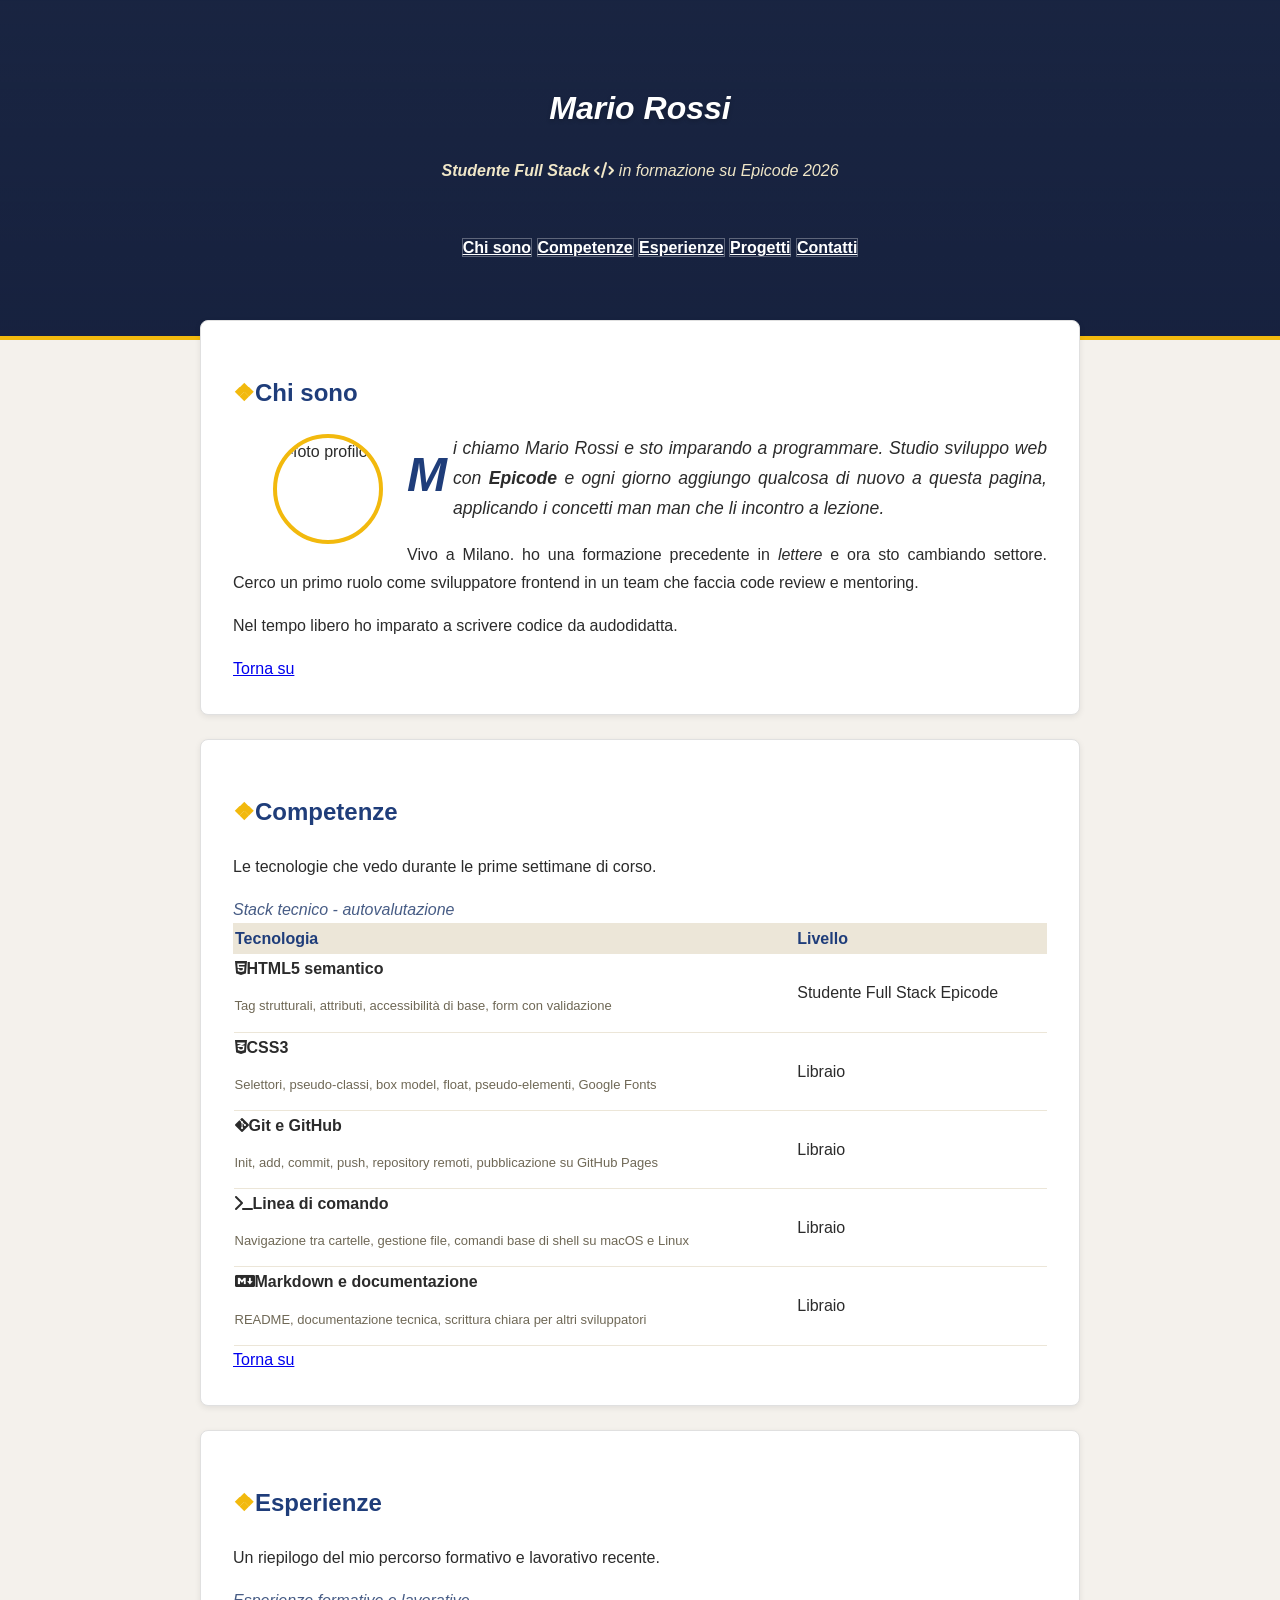
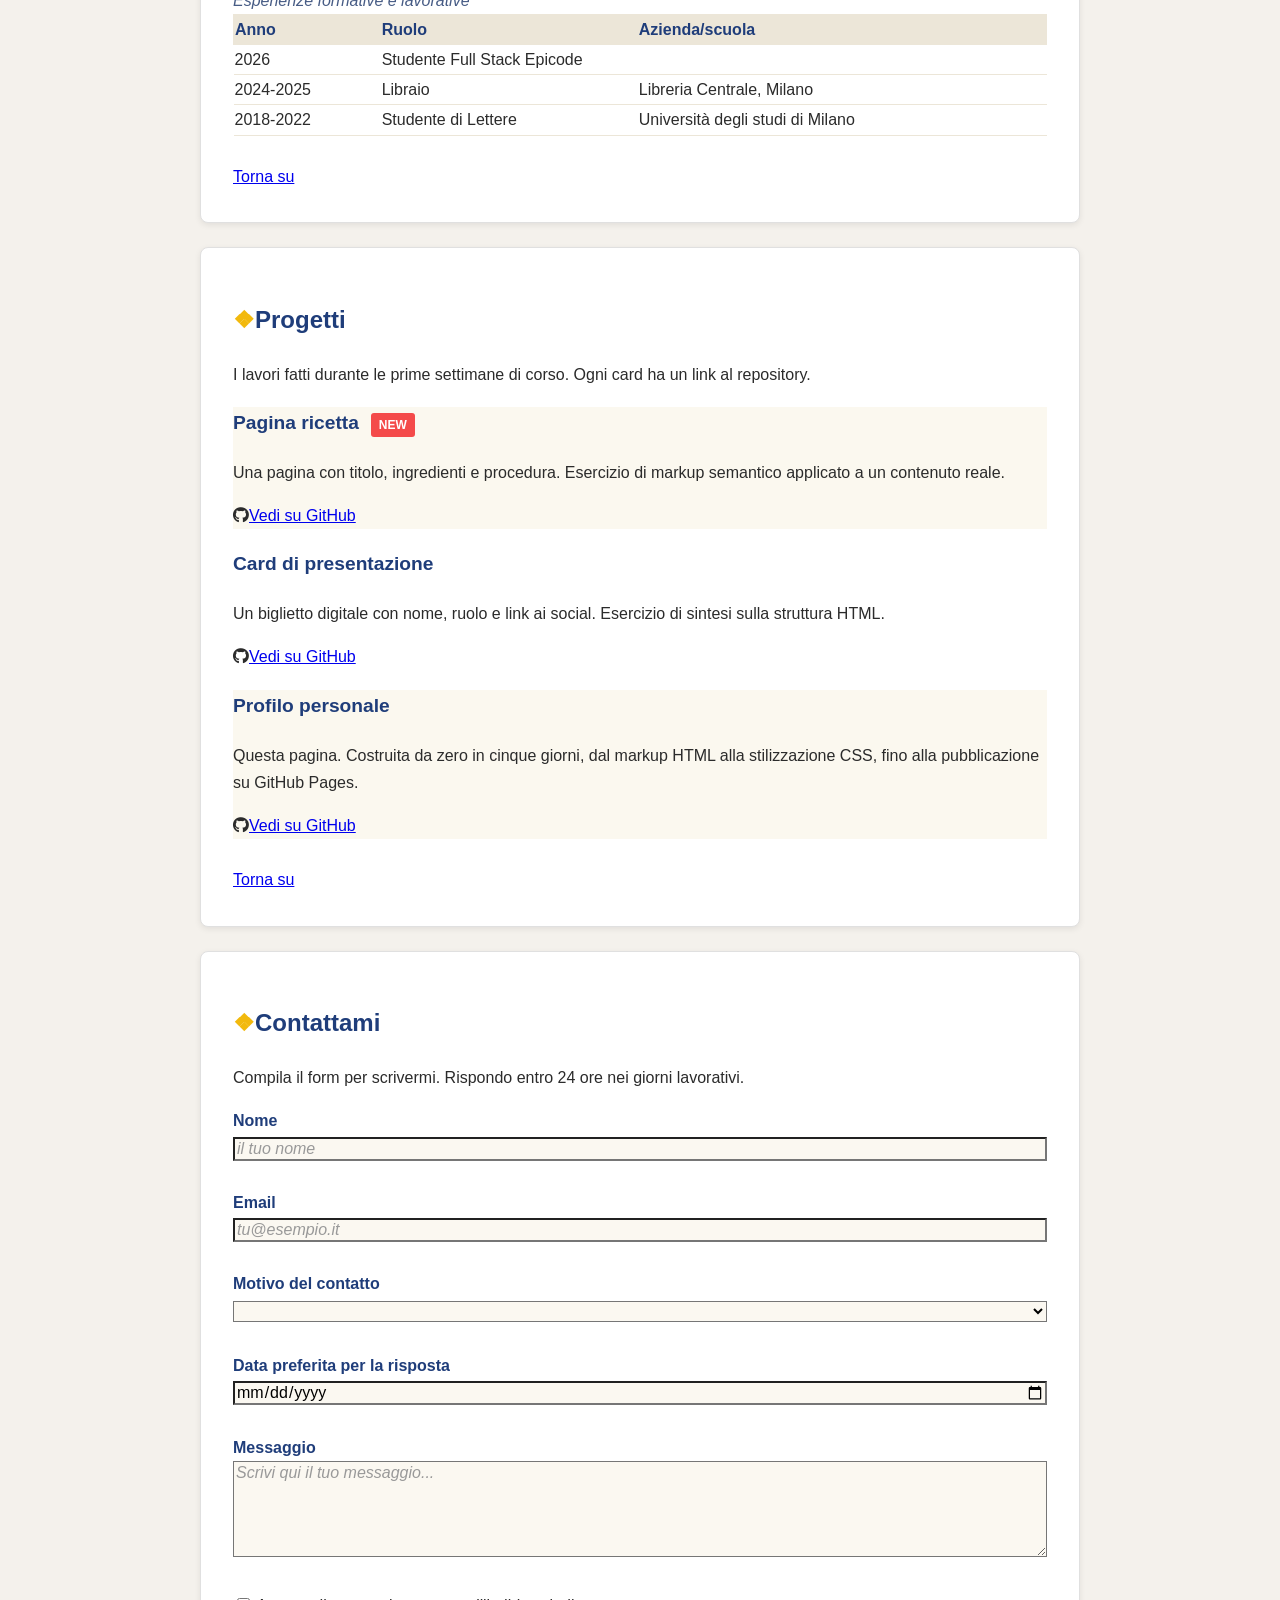
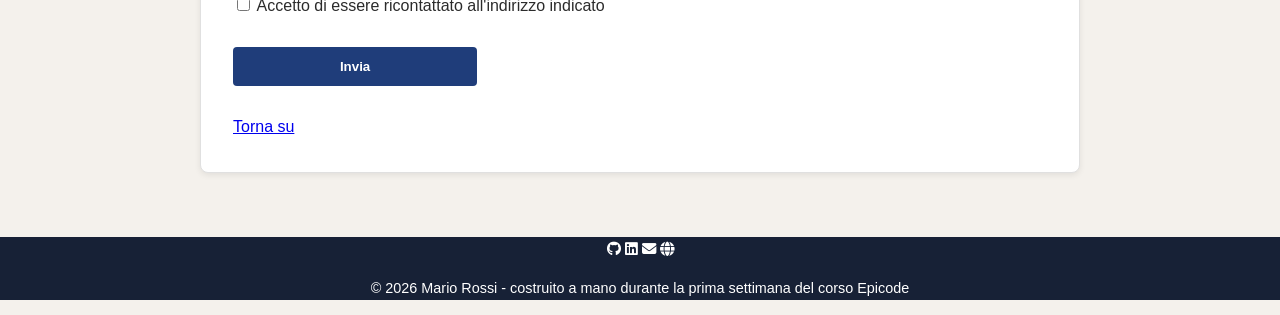
==== progetti.html @ f8641b80 "creazione bozza seconda pagina" ====
<!DOCTYPE html>
<html lang="it">

<head>
    <meta charset="UTF-8">
    <meta name="viewport" content="width=device-width, initial-scale=1.0">
    <title>Mario Rossi</title>
    <link rel="stylesheet" href="assets/css/style.css">
    <link href="https://fonts.googleapis.com/css2?family=Playfair+Display:wght@700;900&family=Inter:wght@400;600&display=swap" rel="stylesheet"    />
    <link rel="stylesheet" href="https://cdnjs.cloudflare.com/ajax/libs/font-awesome/6.5.2/css/all.min.css"    />
</head>

<body>
    <header id="site-header">
        <h1>Mario Rossi</h1>
        <p class="tagline"><b>Studente Full Stack </b><i class="fa-solid fa-code"></i> in formazione su Epicode 2026</p>
        <nav>
            <ul>
                <li><a href="#chi-sono">Chi sono</a></li>
                <li><a href="#competenze">Competenze</a></li>
                <li><a href="#esperienze">Esperienze</a></li>
                <li><a href="#progetti">Progetti</a></li>
                <li><a href="#contatti">Contatti</a></li>
            </ul>
        </nav>
    </header>
    <main>
        <section id="chi-sono">
            <h2>Chi sono</h2>
            <figure>
                <figcaption>
                    <img class="avatar" src="https://placehold.co/200x200" alt="foto profilo">
                </figcaption>
            </figure>
            <p>Mi chiamo Mario Rossi e sto imparando a programmare. Studio sviluppo web con <b>Epicode </b> e ogni
                giorno aggiungo qualcosa di nuovo a questa pagina, applicando i concetti man man che li incontro a lezione.</p>
            <p>Vivo a Milano. ho una formazione precedente in <i>lettere</i> e ora sto cambiando settore. Cerco un primo
                ruolo come sviluppatore frontend in un team che faccia code review e mentoring.</p>
            <aside>
                <p>Nel tempo libero ho imparato a scrivere codice da audodidatta.</p>
            </aside>
            <a href="index.html">Torna su</a>
        </section>
        <section id="competenze">
            <h2>Competenze</h2>
            <p>Le tecnologie che vedo durante le prime settimane di corso.</p>
           <table class="skill-list">
                <caption class="skil-c">Stack tecnico - autovalutazione</caption>
                <thead>
                    <tr>
                        <th>Tecnologia</th>
                        <th>Livello</th>
                    </tr>
                </thead>
                <tbody>
                    <tr>
                        <td><i class="fa-brands fa-html5"></i><b>HTML5 semantico</b><p>Tag strutturali, attributi, accessibilità di base, form con validazione</p></td>
                        <td>Studente Full Stack Epicode</td>
                    </tr>
                    <tr>
                        <td><i class="fa-brands fa-css3-alt"></i><b>CSS3</b><p>Selettori, pseudo-classi, box model, float, pseudo-elementi, Google Fonts</p></td>
                        <td>Libraio</td>
                    </tr>
                    <tr>
                        <td><i class="fa-brands fa-git-alt"></i><b>Git e GitHub</b><p>Init, add, commit, push, repository remoti, pubblicazione su GitHub Pages</p></td>
                        <td>Libraio</td>
                    </tr>
                    <tr>
                        <td><i class="fa-solid fa-terminal"></i><b>Linea di comando</b><p>Navigazione tra cartelle, gestione file, comandi base di shell su macOS e Linux</p></td>
                        <td>Libraio</td>
                    </tr>
                    <tr>
                        <td><i class="fa-brands fa-markdown"></i><b>Markdown e documentazione</b><p>README, documentazione tecnica, scrittura chiara per altri sviluppatori</p></td>
                        <td>Libraio</td>
                    </tr>
                </tbody>
                </table>
            <a href="index.html">Torna su</a>
        </section>
        <section id="esperienze">
            <h2>Esperienze</h2>
            <p>Un riepilogo del mio percorso formativo e lavorativo recente.</p>
            <table>
                <caption>Esperienze formative e lavorative</caption>
                <thead>
                    <tr>
                        <th>Anno</th>
                        <th>Ruolo</th>
                        <th>Azienda/scuola</th>
                    </tr>
                </thead>
                <tbody>
                    <tr>
                        <td>2026</td>
                        <td colspan="2">Studente Full Stack Epicode</td>
                    </tr>
                    <tr>
                        <td>2024-2025</td>
                        <td>Libraio</td>
                        <td>Libreria Centrale, Milano</td>
                    </tr>
                </tbody>
                <tfoot>
                    <tr>
                        <td>2018-2022</td>
                        <td>Studente di Lettere</td>
                        <td>Università degli studi di Milano</td>
                    </tr>
                </tfoot>
            </table>
            <br>
            <a href="index.html">Torna su</a>
        </section>
        <section id="progetti">
            <h2>Progetti</h2>
            <p>I lavori fatti durante le prime settimane di corso. Ogni card ha un link al repository.</p>
            <article class="project">
                <h3>Pagina ricetta</h3>
                <p>Una pagina con titolo, ingredienti e procedura. Esercizio di markup semantico applicato a un
                    contenuto reale.</p>
               <i class="fa-brands fa-github"></i><a href="javascript:void(0)">Vedi su GitHub</a>
            </article>
            <article class="project">
                <h3>Card di presentazione</h3>
                <p>Un biglietto digitale con nome, ruolo e link ai social. Esercizio di sintesi sulla struttura HTML.
                </p>
                <i class="fa-brands fa-github"></i><a href="javascript:void(0)">Vedi su GitHub</a>
            </article>
            <article class="project">
                <h3>Profilo personale</h3>
                <p>Questa pagina. Costruita da zero in cinque giorni, dal markup HTML alla stilizzazione CSS, fino alla pubblicazione su GitHub Pages.
                </p>
                <i class="fa-brands fa-github"></i><a href="javascript:void(0)">Vedi su GitHub</a>
            </article>
            <br>
            <a href="index.html">Torna su</a>
        </section>
        <section id="contattami">
            <h2>Contattami</h2>
            <p>Compila il form per scrivermi. Rispondo entro 24 ore nei giorni lavorativi.</p>
            <form>
                <label for="Nome">Nome</label>
                <br>
                <input type="text" id="nome" name="nome" placeholder="il tuo nome">
                <br><br>
                <label for="email">Email</label>
                <br>
                <input type="email" id="email" name="email" placeholder="tu@esempio.it">
                <br><br>
                <label for="select">Motivo del contatto</label>
                <br>
                <select name="select" id="select">
                    <option value=""></option>
                    <option value="Proposta di lavoro">Proposta di lavoro</option>
                    <option value="Informazioni generali">Informazioni generali</option>
                    <option value="Proposta di stage">Proposta di stage</option>
                    <option value="Proposta di stage">Corso di formazione</option>
                </select>
                <br><br>
                <label for="data">Data preferita per la risposta</label>
                <br>
                <input type="date">
                <br><br>
                <label for="messaggio">Messaggio</label>
                <br>
                <textarea name="messsaggio" id="messaggio" placeholder="Scrivi qui il tuo messaggio..." rows="5"
                    required></textarea>
                <br><br>
                <input type="checkbox" id="checkbox">
                <label class="l-check" for="checkbox">Accetto di essere ricontattato all'indirizzo indicato</label>
                <br><br>
                <button type="submit" id="bottone">Invia</button>
            </form>
            <br>
            <a href="index.html">Torna su</a>
        </section>
    </main>
    <footer id="site-footer">
        <i class="fa-brands fa-github"></i>
        <i class="fa-brands fa-linkedin"></i>
        <i class="fa-solid fa-envelope"></i>
        <i class="fa-solid fa-globe"></i>
        <p>&copy; 2026 Mario Rossi - costruito a mano durante la prima settimana del corso Epicode</p>
    </footer>
</body>

</html>
---- assets/css/style.css ----
*,
*::before,
*::after {
    box-sizing: border-box
}

@import url('https://fonts.googleapis.com/css2?family=Roboto:ital,wght@0,100..900;1,100..900&display=swap');

body {
    font-family: "Helvetica Neue", Arial, sans-serif;
    font-size: 16px;
    line-height: 1.7;
    margin: 0;
    background-color: #f4f1ec;
    color: #2b2b2b;
}

header {
    background-color: hsl(220, 40%, 20%);
    background-image:
        linear-gradient(rgba(20, 30, 60, 0.55), rgba(20, 30, 60, 0.75)),
        url('https://picsum.photos/seed/picsum/1240/768');
    background-size: cover;
    background-position: center;
    color: #ffffff;
    text-align: center;
}

#site-header h1 {
    font-size: 2rem;
    font-weight: bold;
    font-style: italic;
}

.tagline {
    color: #f0e7c8;
    font-style: italic;
}

nav a {
    border: 1px solid rgba(255, 255, 255, 0.3);
    color: white;
    font-weight: bold;
    line-height: 3;
}

nav a:hover {
    color: hsl(45, 90%, 60%);
    background-color: rgba(255, 255, 255, 0.15);
}

main h2,
main h3 {
    color: #1F3D7A;
}

main h3 {
    font-size: 1.2rem;
}

#chi-sono {
    background-color: #ffffff;
    text-align: justify;
}

#chi-sono>p:first-of-type {
    font-size: 1.1em;
    font-style: italic;

}

#chi-sono,
#competenze,
#esperienze,
#progetti,
#contattami {
    background-color: white;
}

.skill-list li:nth-child(odd) {
    background-color: #f5f7fb;
}

.skill-list li:nth-child(even) {
    background-color: #ffffff;
}

.skill-list li:first-child {
    font-weight: bold;
}

.project:nth-of-type(odd) {
    background-color: hsl(45, 60%, 96%);
}

.project:nth-of-type(even) {
    background-color: rgba(255, 255, 255, 0.856);
}

label {
    font-weight: bold;
    color: #1F3D7A;
}

.l-check {
    color: #2b2b2b;
    font-weight: normal;
}

input,
textarea,
select {
    font-family: "Helvetica Neue", Arial, sans-serif;
    font-size: 1rem;
    width: 100%;
    background-color: #ffffff;
}

input:focus,
textarea:focus {
    background-color: #232323;
    color: white;
}

button {
    color: white;
    background-color: hsl(220, 60%, 30%);
    font-weight: bold;
    width: 30%;
    padding: 12px 24px;
    border: none;
    border-radius: 4px;
    box-shadow: 0 2 px 4px rgba(0, 0, 0, 0.1);
}

button:hover {
    color: hsl(220, 60%, 45%);
    box-shadow: 0 4px 8px rgba(0, 0, 0, 0.15);
}

#site-footer {
    background-color: #172136;
    color: #ffffff;
    text-align: center;
    font-size: 0.9rem;
}

input[type="checkbox"] {
    width: auto;
}

main {
    max-width: 920px;
    margin: 0 auto;
    padding: 40px 20px;
    margin-top: -60px;

}

main section {
    padding: 32px;
    margin-bottom: 24px;
    border: 1px solid#e0e0e0;
    border-radius: 8px;
    box-shadow: 0 2px 6px rgba(0, 0, 0, 0.08);
}

main section h2::before {
    content: "\2756";
    color: hsl(45, 90%, 50%);
}

#site-header {
    padding: 60px 20px 40px;
    border-bottom: 4px solid hsl(45, 90%, 50%);
}

#site-header h1 {
    text-shadow: 0 2px 4px rgba(0, 0, 0, 0.2);
}

#site-header nav {
    display: inline-block;
    padding: 8px 16px;
    margin: 0 4px;
    border-radius: 4px;
}

input::placeholder,
textarea::placeholder {
    color: #999999;
    font-style: italic;
}

input,
textarea,
select {
    background-color: #fbf8f1;
}

.avatar {
    width: 110px;
    height: 110px;
    border: 4px solid hsl(45, 90%, 50%);
    border-radius: 50%;
    float: left;
    margin: 0 24px 12px 0;
}

#competenze {
    clear: both;
}

#chi-sono>p:first-of-type::first-letter {
    font-size: 3rem;
    font-weight: bold;
    float: left;
    margin-right: 6px;
    color: #1F3D7A;
}

.project:first-of-type h3::after {
    content: "NEW";
    display: inline-block;
    padding: 2px 8px;
    margin-left: 12px;
    background-color: #F44A4A;
    color: #ffffff;
    border-radius: 3px;
    font-size: 0.75rem;
}

nav ul li {
    display: inline-block;
    text-align: center;
}

table {
    width: 100%;
    border-collapse: collapse;
}
th,
td {
    border-bottom: 1px solid #ece6d8;
    
}
thead {
    border: 1px solid #ece6d8;
    background-color: #ece6d8;
    color:#1F3D7A; 
    text-align: left;
}
caption {
    text-align: start;
    color:hsl(220, 30%, 40%);
    font-style:italic ;
}
.skill-list p{
    color: #6f6856;
    font-size: small;
}
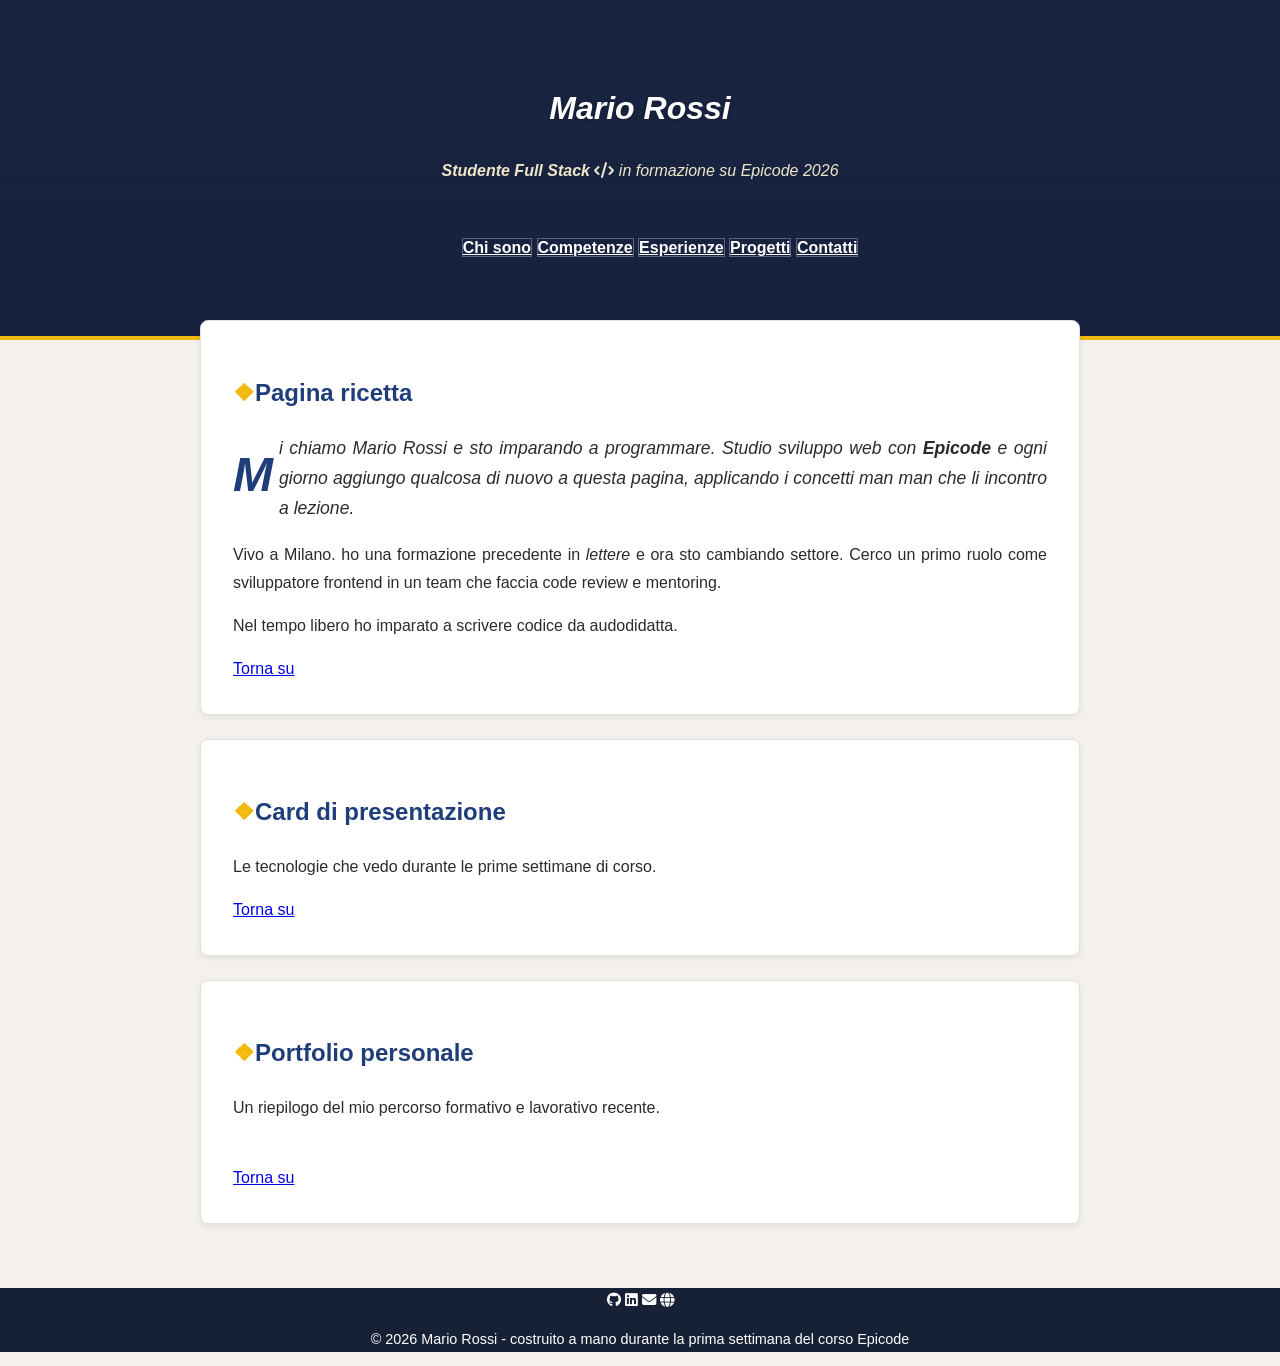
==== commit ce13ebfa: "bozza leggermente migliore" ====
--- a/progetti.html
+++ b/progetti.html
@@ -26,151 +26,27 @@
     </header>
     <main>
         <section id="chi-sono">
-            <h2>Chi sono</h2>
-            <figure>
-                <figcaption>
-                    <img class="avatar" src="https://placehold.co/200x200" alt="foto profilo">
-                </figcaption>
-            </figure>
+            <h2>Pagina ricetta</h2>
+           
             <p>Mi chiamo Mario Rossi e sto imparando a programmare. Studio sviluppo web con <b>Epicode </b> e ogni
                 giorno aggiungo qualcosa di nuovo a questa pagina, applicando i concetti man man che li incontro a lezione.</p>
             <p>Vivo a Milano. ho una formazione precedente in <i>lettere</i> e ora sto cambiando settore. Cerco un primo
                 ruolo come sviluppatore frontend in un team che faccia code review e mentoring.</p>
-            <aside>
-                <p>Nel tempo libero ho imparato a scrivere codice da audodidatta.</p>
-            </aside>
+            <p>Nel tempo libero ho imparato a scrivere codice da audodidatta.</p>
+            
+             
             <a href="index.html">Torna su</a>
         </section>
         <section id="competenze">
-            <h2>Competenze</h2>
+            <h2>Card di presentazione</h2>
             <p>Le tecnologie che vedo durante le prime settimane di corso.</p>
-           <table class="skill-list">
-                <caption class="skil-c">Stack tecnico - autovalutazione</caption>
-                <thead>
-                    <tr>
-                        <th>Tecnologia</th>
-                        <th>Livello</th>
-                    </tr>
-                </thead>
-                <tbody>
-                    <tr>
-                        <td><i class="fa-brands fa-html5"></i><b>HTML5 semantico</b><p>Tag strutturali, attributi, accessibilità di base, form con validazione</p></td>
-                        <td>Studente Full Stack Epicode</td>
-                    </tr>
-                    <tr>
-                        <td><i class="fa-brands fa-css3-alt"></i><b>CSS3</b><p>Selettori, pseudo-classi, box model, float, pseudo-elementi, Google Fonts</p></td>
-                        <td>Libraio</td>
-                    </tr>
-                    <tr>
-                        <td><i class="fa-brands fa-git-alt"></i><b>Git e GitHub</b><p>Init, add, commit, push, repository remoti, pubblicazione su GitHub Pages</p></td>
-                        <td>Libraio</td>
-                    </tr>
-                    <tr>
-                        <td><i class="fa-solid fa-terminal"></i><b>Linea di comando</b><p>Navigazione tra cartelle, gestione file, comandi base di shell su macOS e Linux</p></td>
-                        <td>Libraio</td>
-                    </tr>
-                    <tr>
-                        <td><i class="fa-brands fa-markdown"></i><b>Markdown e documentazione</b><p>README, documentazione tecnica, scrittura chiara per altri sviluppatori</p></td>
-                        <td>Libraio</td>
-                    </tr>
-                </tbody>
-                </table>
+           
             <a href="index.html">Torna su</a>
         </section>
         <section id="esperienze">
-            <h2>Esperienze</h2>
+            <h2>Portfolio personale</h2>
             <p>Un riepilogo del mio percorso formativo e lavorativo recente.</p>
-            <table>
-                <caption>Esperienze formative e lavorative</caption>
-                <thead>
-                    <tr>
-                        <th>Anno</th>
-                        <th>Ruolo</th>
-                        <th>Azienda/scuola</th>
-                    </tr>
-                </thead>
-                <tbody>
-                    <tr>
-                        <td>2026</td>
-                        <td colspan="2">Studente Full Stack Epicode</td>
-                    </tr>
-                    <tr>
-                        <td>2024-2025</td>
-                        <td>Libraio</td>
-                        <td>Libreria Centrale, Milano</td>
-                    </tr>
-                </tbody>
-                <tfoot>
-                    <tr>
-                        <td>2018-2022</td>
-                        <td>Studente di Lettere</td>
-                        <td>Università degli studi di Milano</td>
-                    </tr>
-                </tfoot>
-            </table>
-            <br>
-            <a href="index.html">Torna su</a>
-        </section>
-        <section id="progetti">
-            <h2>Progetti</h2>
-            <p>I lavori fatti durante le prime settimane di corso. Ogni card ha un link al repository.</p>
-            <article class="project">
-                <h3>Pagina ricetta</h3>
-                <p>Una pagina con titolo, ingredienti e procedura. Esercizio di markup semantico applicato a un
-                    contenuto reale.</p>
-               <i class="fa-brands fa-github"></i><a href="javascript:void(0)">Vedi su GitHub</a>
-            </article>
-            <article class="project">
-                <h3>Card di presentazione</h3>
-                <p>Un biglietto digitale con nome, ruolo e link ai social. Esercizio di sintesi sulla struttura HTML.
-                </p>
-                <i class="fa-brands fa-github"></i><a href="javascript:void(0)">Vedi su GitHub</a>
-            </article>
-            <article class="project">
-                <h3>Profilo personale</h3>
-                <p>Questa pagina. Costruita da zero in cinque giorni, dal markup HTML alla stilizzazione CSS, fino alla pubblicazione su GitHub Pages.
-                </p>
-                <i class="fa-brands fa-github"></i><a href="javascript:void(0)">Vedi su GitHub</a>
-            </article>
-            <br>
-            <a href="index.html">Torna su</a>
-        </section>
-        <section id="contattami">
-            <h2>Contattami</h2>
-            <p>Compila il form per scrivermi. Rispondo entro 24 ore nei giorni lavorativi.</p>
-            <form>
-                <label for="Nome">Nome</label>
-                <br>
-                <input type="text" id="nome" name="nome" placeholder="il tuo nome">
-                <br><br>
-                <label for="email">Email</label>
-                <br>
-                <input type="email" id="email" name="email" placeholder="tu@esempio.it">
-                <br><br>
-                <label for="select">Motivo del contatto</label>
-                <br>
-                <select name="select" id="select">
-                    <option value=""></option>
-                    <option value="Proposta di lavoro">Proposta di lavoro</option>
-                    <option value="Informazioni generali">Informazioni generali</option>
-                    <option value="Proposta di stage">Proposta di stage</option>
-                    <option value="Proposta di stage">Corso di formazione</option>
-                </select>
-                <br><br>
-                <label for="data">Data preferita per la risposta</label>
-                <br>
-                <input type="date">
-                <br><br>
-                <label for="messaggio">Messaggio</label>
-                <br>
-                <textarea name="messsaggio" id="messaggio" placeholder="Scrivi qui il tuo messaggio..." rows="5"
-                    required></textarea>
-                <br><br>
-                <input type="checkbox" id="checkbox">
-                <label class="l-check" for="checkbox">Accetto di essere ricontattato all'indirizzo indicato</label>
-                <br><br>
-                <button type="submit" id="bottone">Invia</button>
-            </form>
+        
             <br>
             <a href="index.html">Torna su</a>
         </section>
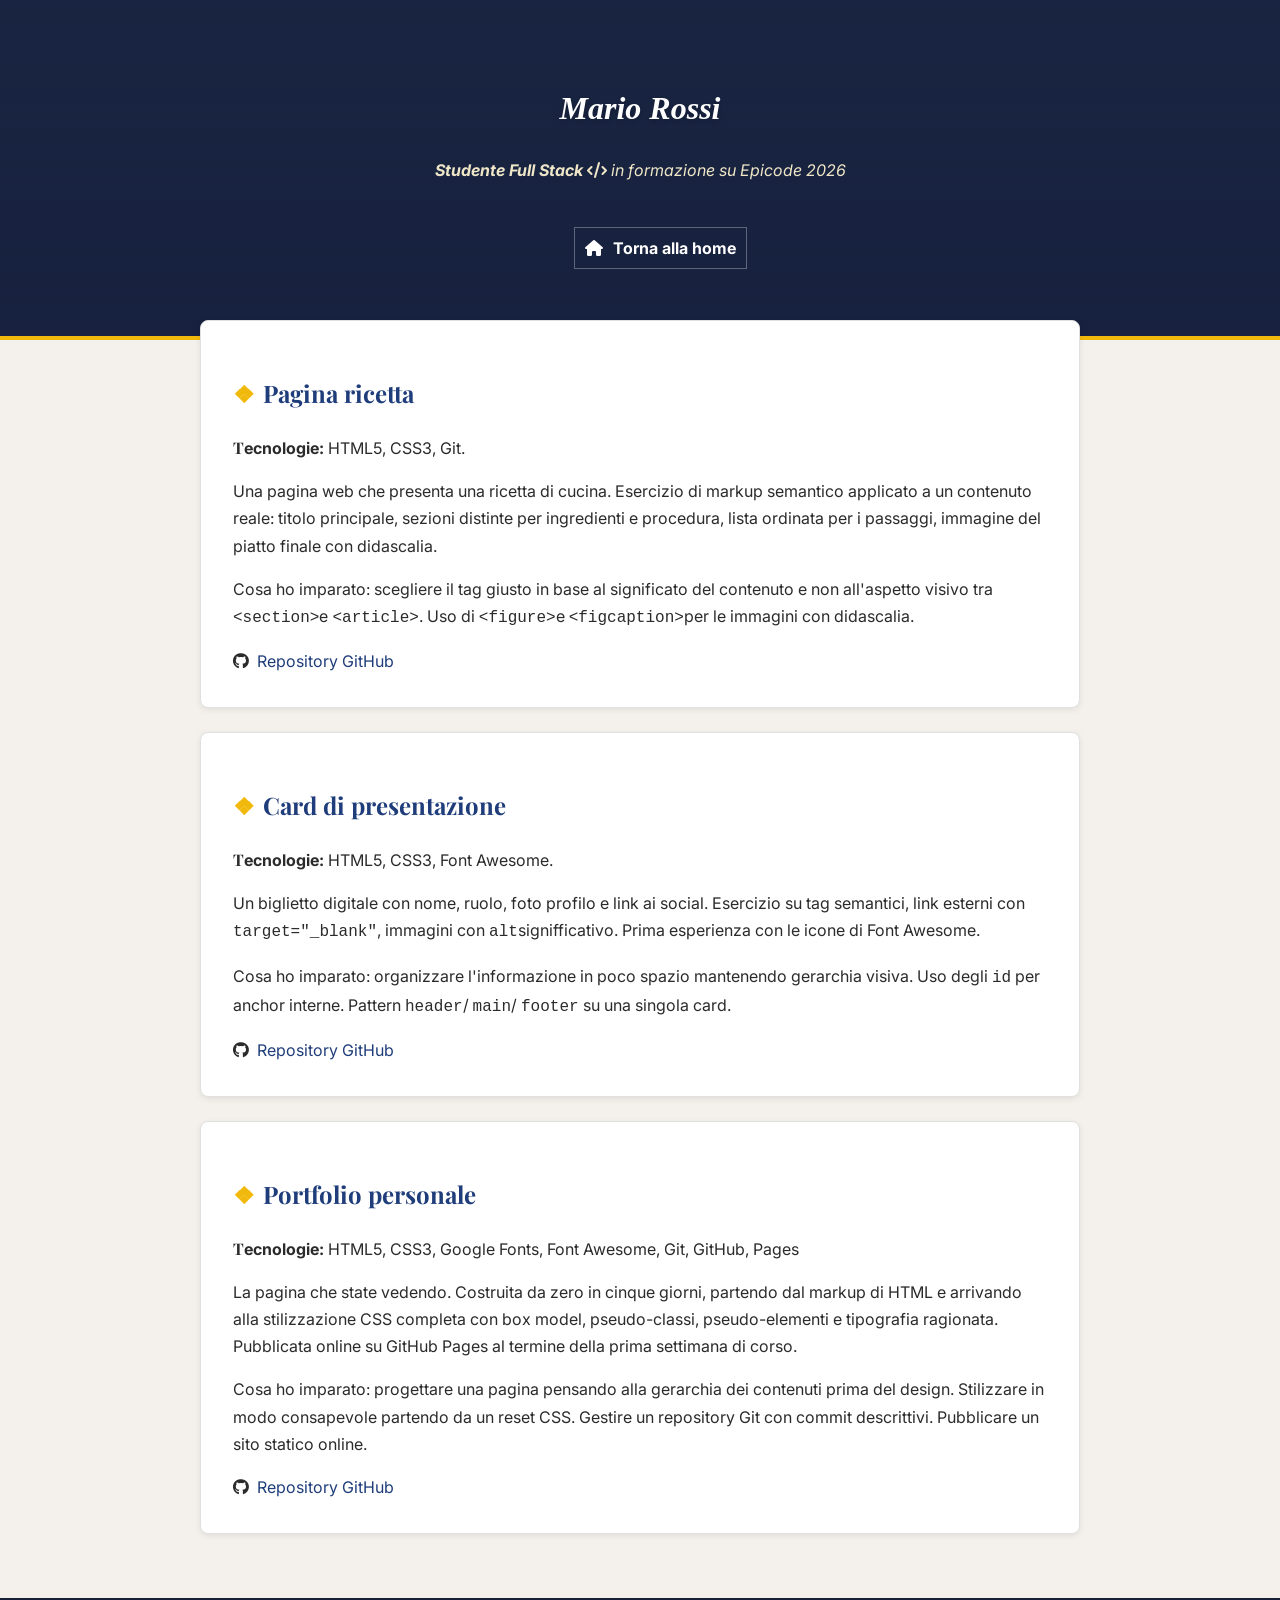
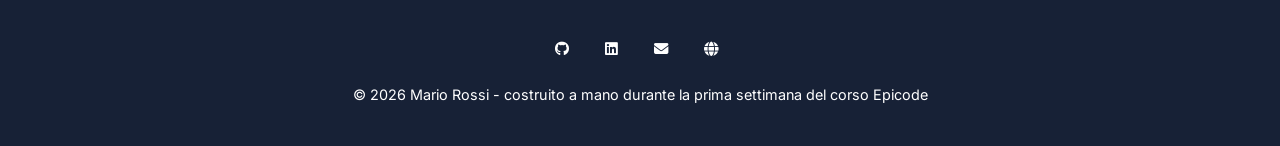
==== commit c96d3cc5: "un po' di modifiche" ====
--- a/progetti.html
+++ b/progetti.html
@@ -8,6 +8,7 @@
     <link rel="stylesheet" href="assets/css/style.css">
     <link href="https://fonts.googleapis.com/css2?family=Playfair+Display:wght@700;900&family=Inter:wght@400;600&display=swap" rel="stylesheet"    />
     <link rel="stylesheet" href="https://cdnjs.cloudflare.com/ajax/libs/font-awesome/6.5.2/css/all.min.css"    />
+    <link href="https://fonts.googleapis.com/css2?family=Playfair+Display:wght@700;900&family=Inter:wght@400;600&display=swap" rel="stylesheet"    />
 </head>
 
 <body>
@@ -16,39 +17,36 @@
         <p class="tagline"><b>Studente Full Stack </b><i class="fa-solid fa-code"></i> in formazione su Epicode 2026</p>
         <nav>
             <ul>
-                <li><a href="#chi-sono">Chi sono</a></li>
-                <li><a href="#competenze">Competenze</a></li>
-                <li><a href="#esperienze">Esperienze</a></li>
-                <li><a href="#progetti">Progetti</a></li>
-                <li><a href="#contatti">Contatti</a></li>
+                <li><a href="index.html"><i class="fa-solid fa-house"></i></i>Torna alla home</a></li>
             </ul>
         </nav>
     </header>
     <main>
-        <section id="chi-sono">
+        <section id="p-ricetta">
             <h2>Pagina ricetta</h2>
            
-            <p>Mi chiamo Mario Rossi e sto imparando a programmare. Studio sviluppo web con <b>Epicode </b> e ogni
-                giorno aggiungo qualcosa di nuovo a questa pagina, applicando i concetti man man che li incontro a lezione.</p>
-            <p>Vivo a Milano. ho una formazione precedente in <i>lettere</i> e ora sto cambiando settore. Cerco un primo
-                ruolo come sviluppatore frontend in un team che faccia code review e mentoring.</p>
-            <p>Nel tempo libero ho imparato a scrivere codice da audodidatta.</p>
+            <p><b>Tecnologie:</b> HTML5, CSS3, Git.</p>
+            <p>Una pagina web che presenta una ricetta di cucina. Esercizio di markup semantico applicato a un contenuto reale: titolo principale, sezioni distinte per ingredienti e procedura, lista ordinata per i passaggi, immagine del piatto finale con didascalia.</p>
+            <p>Cosa ho imparato: scegliere il tag giusto in base al significato del contenuto e non all'aspetto visivo tra <code>&lt;section&gt;</code>e <code>&lt;article&gt;</code>. Uso di <code>&lt;figure&gt;</code>e <code>&lt;figcaption&gt;</code>per le immagini con didascalia.</p>
             
-             
-            <a href="index.html">Torna su</a>
+            <i class="fa-brands fa-github"></i><a class="git" href="javascript:void(0)">Repository GitHub</a>
+        
         </section>
-        <section id="competenze">
+        <section id="c-presentazione">
             <h2>Card di presentazione</h2>
-            <p>Le tecnologie che vedo durante le prime settimane di corso.</p>
+            <p><b>Tecnologie:</b> HTML5, CSS3, Font Awesome.</p>
+            <p>Un biglietto digitale con nome, ruolo, foto profilo e link ai social. Esercizio su tag semantici, link esterni con <code>target="_blank"</code>, immagini con <code>alt</code>signifficativo. Prima esperienza con le icone di Font Awesome.</p>
+            <p>Cosa ho imparato: organizzare l'informazione in poco spazio mantenendo gerarchia visiva. Uso degli <code>id</code> per anchor interne. Pattern <code>header</code>/ <code>main</code>/ <code>footer</code> su una singola card.</p>
            
-            <a href="index.html">Torna su</a>
+             <i class="fa-brands fa-github"></i><a class="git" href="javascript:void(0)">Repository GitHub</a>
         </section>
-        <section id="esperienze">
+        <section id="p-personale">
             <h2>Portfolio personale</h2>
-            <p>Un riepilogo del mio percorso formativo e lavorativo recente.</p>
+            <p><b>Tecnologie:</b> HTML5, CSS3, Google Fonts, Font Awesome, Git, GitHub, Pages</p>
+            <p>La pagina che state vedendo. Costruita da zero in cinque giorni, partendo dal markup di HTML e arrivando alla stilizzazione CSS completa con box model, pseudo-classi, pseudo-elementi e tipografia ragionata. Pubblicata online su GitHub Pages al termine della prima settimana di corso.</p>
+            <p>Cosa ho imparato: progettare una pagina pensando alla gerarchia dei contenuti prima del design. Stilizzare in modo consapevole partendo da un reset CSS. Gestire un repository Git con commit descrittivi. Pubblicare un sito statico online.</p>
         
-            <br>
-            <a href="index.html">Torna su</a>
+             <i class="fa-brands fa-github"></i><a class="git" href="javascript:void(0)">Repository GitHub</a>
         </section>
     </main>
     <footer id="site-footer">
--- a/assets/css/style.css
+++ b/assets/css/style.css
@@ -7,13 +7,23 @@
 @import url('https://fonts.googleapis.com/css2?family=Roboto:ital,wght@0,100..900;1,100..900&display=swap');
 
 body {
-    font-family: "Helvetica Neue", Arial, sans-serif;
+    font-family: 'Inter', Arial, sans-serif;
     font-size: 16px;
     line-height: 1.7;
     margin: 0;
     background-color: #f4f1ec;
     color: #2b2b2b;
 }
+h1, 
+h2, 
+h3,
+#p-ricetta > p:first-of-type::first-letter,
+#c-presentazione > p:first-of-type::first-letter,
+#p-personale > p:first-of-type::first-letter {
+    font-family: 'Playfair Display', Georgia, serif;
+}
+
+
 
 header {
     background-color: hsl(220, 40%, 20%);
@@ -42,6 +52,12 @@
     color: white;
     font-weight: bold;
     line-height: 3;
+    text-decoration: none;
+    padding: 10px;
+}
+
+nav i {
+    margin-right: 10px;
 }
 
 nav a:hover {
@@ -88,9 +104,14 @@
 .skill-list li:first-child {
     font-weight: bold;
 }
-
+.skill-list i {
+    color: #1F3D7A;
+}
+.skill-list td b {
+    color: #1F3D7A;
+}
 .project:nth-of-type(odd) {
-    background-color: hsl(45, 60%, 96%);
+    background-color: hsl(45, 60%, 96%); 
 }
 
 .project:nth-of-type(even) {
@@ -113,7 +134,10 @@
     font-family: "Helvetica Neue", Arial, sans-serif;
     font-size: 1rem;
     width: 100%;
-    background-color: #ffffff;
+    background-color: #fbf8f1;
+    padding: 6px;
+    border-radius: 4px;
+    border-color: 1px solid #d6cfbf;
 }
 
 input:focus,
@@ -126,11 +150,14 @@
     color: white;
     background-color: hsl(220, 60%, 30%);
     font-weight: bold;
-    width: 30%;
+    width: 13%;
     padding: 12px 24px;
     border: none;
     border-radius: 4px;
     box-shadow: 0 2 px 4px rgba(0, 0, 0, 0.1);
+}
+button i {
+    margin-right: 8px;
 }
 
 button:hover {
@@ -143,7 +170,16 @@
     color: #ffffff;
     text-align: center;
     font-size: 0.9rem;
-}
+    padding: 32px 20px;
+    text-align: center;
+}
+#site-footer i {
+    border-radius: 50%;
+    padding: 12px;
+    margin-right: 8px;
+
+}
+
 
 input[type="checkbox"] {
     width: auto;
@@ -168,6 +204,7 @@
 main section h2::before {
     content: "\2756";
     color: hsl(45, 90%, 50%);
+    margin-right: 8px;
 }
 
 #site-header {
@@ -188,15 +225,11 @@
 
 input::placeholder,
 textarea::placeholder {
-    color: #999999;
+    color: #a39b87;
     font-style: italic;
 }
 
-input,
-textarea,
-select {
-    background-color: #fbf8f1;
-}
+
 
 .avatar {
     width: 110px;
@@ -259,3 +292,44 @@
     color: #6f6856;
     font-size: small;
 }
+.l-progetti {
+    display: block;
+    text-align:end;
+    color: #1F3D7A;
+    text-decoration: none;
+}
+.l-progetti i {
+    margin-right: 8px;
+}
+.l-progetti span {
+    display:inline-block;
+    border-bottom: 2px solid hsl(45, 90%, 50%);
+}
+.home i {
+    margin-right: 8px;
+   
+}
+.home {
+    text-decoration: none;
+}
+.git {
+    text-decoration: none;
+    color: #1F3D7A;
+    
+}
+.project i {
+    margin-right: 8px;
+}
+td i {
+    margin-right: 8px;
+}
+#p-ricetta,
+#c-presentazione,
+#p-personale {
+    background-color: white;
+}
+.fa-github {
+    margin-right: 8px;
+}
+
+
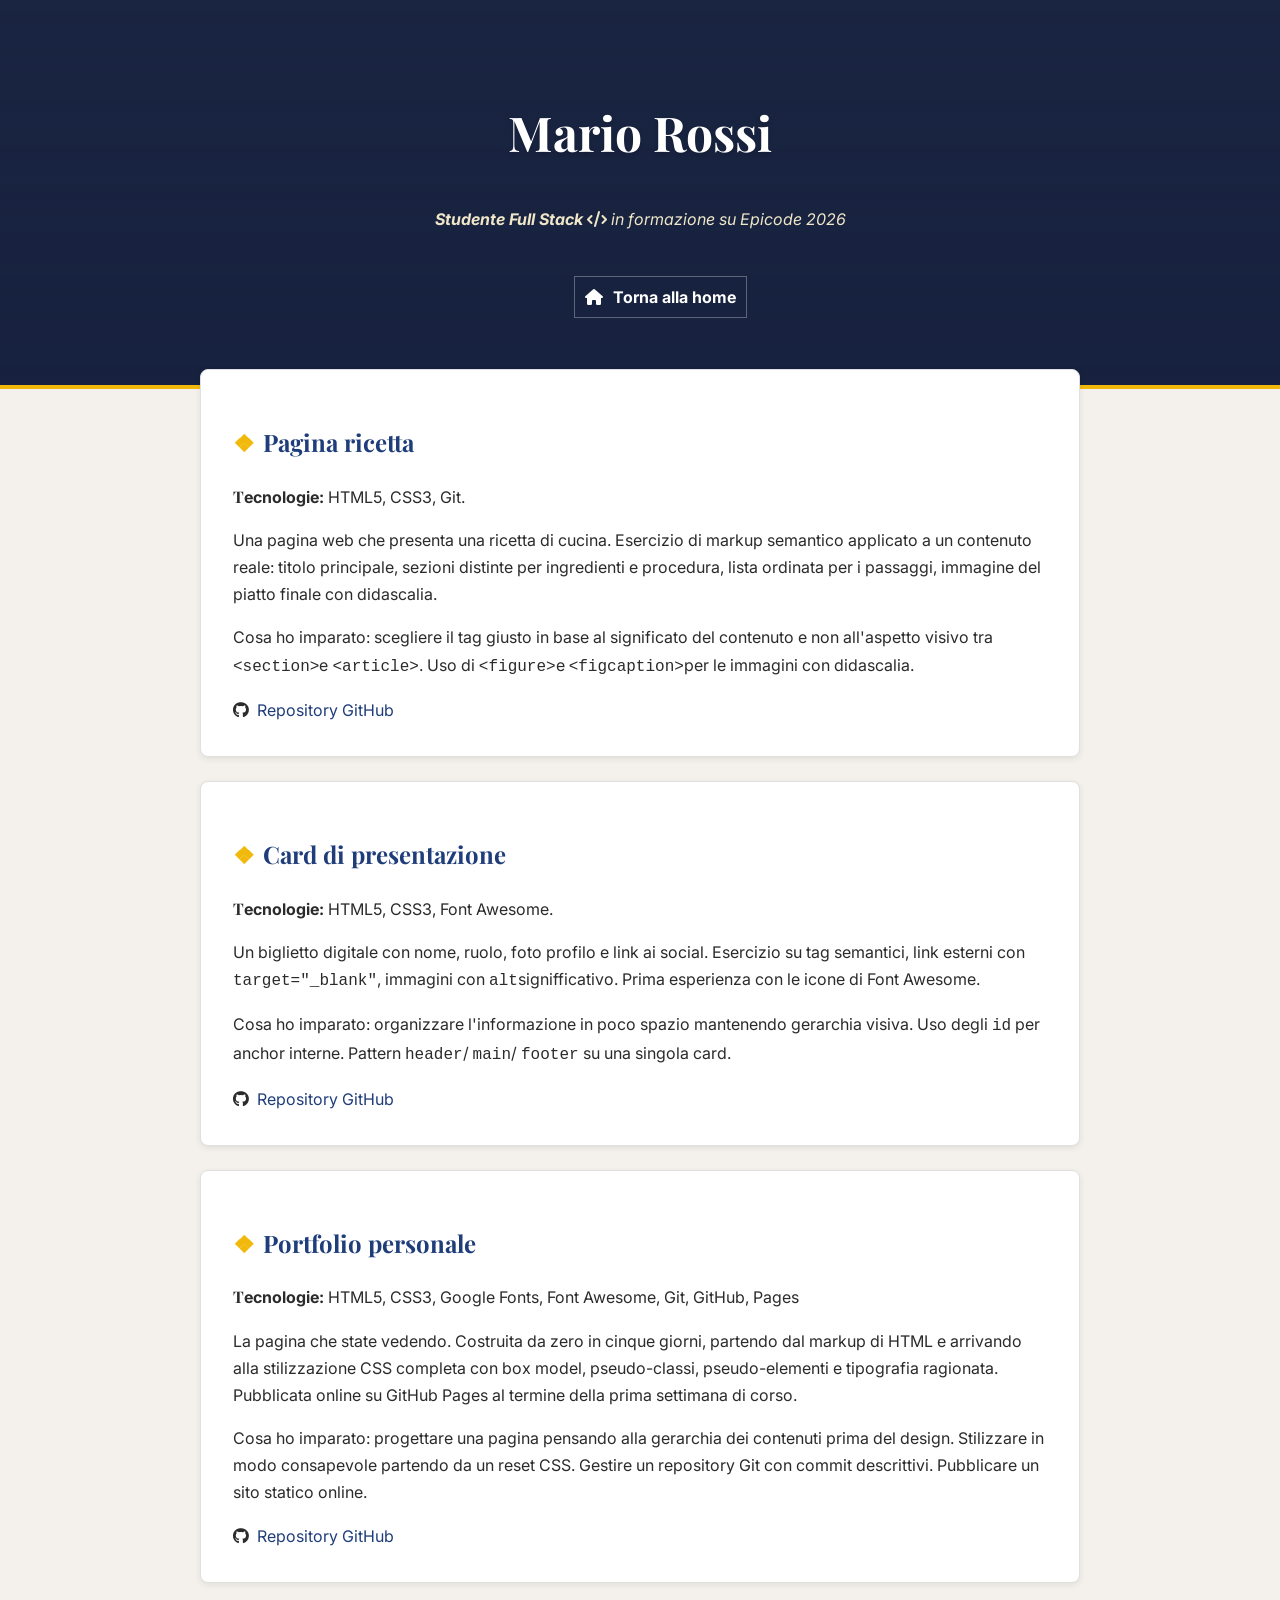
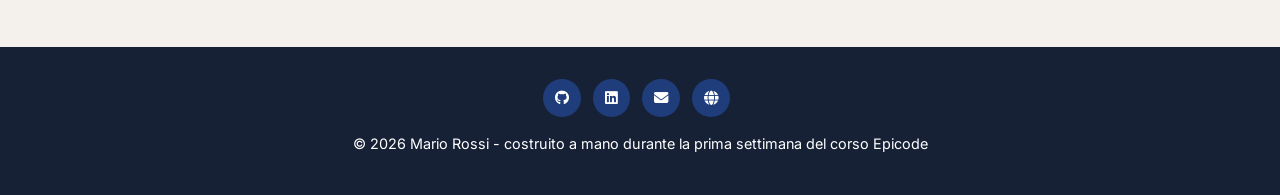
==== commit ec294371: "testo formattato + qualche ritocco" ====
--- a/progetti.html
+++ b/progetti.html
@@ -6,9 +6,13 @@
     <meta name="viewport" content="width=device-width, initial-scale=1.0">
     <title>Mario Rossi</title>
     <link rel="stylesheet" href="assets/css/style.css">
-    <link href="https://fonts.googleapis.com/css2?family=Playfair+Display:wght@700;900&family=Inter:wght@400;600&display=swap" rel="stylesheet"    />
-    <link rel="stylesheet" href="https://cdnjs.cloudflare.com/ajax/libs/font-awesome/6.5.2/css/all.min.css"    />
-    <link href="https://fonts.googleapis.com/css2?family=Playfair+Display:wght@700;900&family=Inter:wght@400;600&display=swap" rel="stylesheet"    />
+    <link
+        href="https://fonts.googleapis.com/css2?family=Playfair+Display:wght@700;900&family=Inter:wght@400;600&display=swap"
+        rel="stylesheet" />
+    <link rel="stylesheet" href="https://cdnjs.cloudflare.com/ajax/libs/font-awesome/6.5.2/css/all.min.css" />
+    <link
+        href="https://fonts.googleapis.com/css2?family=Playfair+Display:wght@700;900&family=Inter:wght@400;600&display=swap"
+        rel="stylesheet" />
 </head>
 
 <body>
@@ -24,29 +28,41 @@
     <main>
         <section id="p-ricetta">
             <h2>Pagina ricetta</h2>
-           
+
             <p><b>Tecnologie:</b> HTML5, CSS3, Git.</p>
-            <p>Una pagina web che presenta una ricetta di cucina. Esercizio di markup semantico applicato a un contenuto reale: titolo principale, sezioni distinte per ingredienti e procedura, lista ordinata per i passaggi, immagine del piatto finale con didascalia.</p>
-            <p>Cosa ho imparato: scegliere il tag giusto in base al significato del contenuto e non all'aspetto visivo tra <code>&lt;section&gt;</code>e <code>&lt;article&gt;</code>. Uso di <code>&lt;figure&gt;</code>e <code>&lt;figcaption&gt;</code>per le immagini con didascalia.</p>
-            
+            <p>Una pagina web che presenta una ricetta di cucina. Esercizio di markup semantico applicato a un contenuto
+                reale: titolo principale, sezioni distinte per ingredienti e procedura, lista ordinata per i passaggi,
+                immagine del piatto finale con didascalia.</p>
+            <p>Cosa ho imparato: scegliere il tag giusto in base al significato del contenuto e non all'aspetto visivo
+                tra <code>&lt;section&gt;</code>e <code>&lt;article&gt;</code>. Uso di <code>&lt;figure&gt;</code>e
+                <code>&lt;figcaption&gt;</code>per le immagini con didascalia.</p>
+
             <i class="fa-brands fa-github"></i><a class="git" href="javascript:void(0)">Repository GitHub</a>
-        
+
         </section>
         <section id="c-presentazione">
             <h2>Card di presentazione</h2>
             <p><b>Tecnologie:</b> HTML5, CSS3, Font Awesome.</p>
-            <p>Un biglietto digitale con nome, ruolo, foto profilo e link ai social. Esercizio su tag semantici, link esterni con <code>target="_blank"</code>, immagini con <code>alt</code>signifficativo. Prima esperienza con le icone di Font Awesome.</p>
-            <p>Cosa ho imparato: organizzare l'informazione in poco spazio mantenendo gerarchia visiva. Uso degli <code>id</code> per anchor interne. Pattern <code>header</code>/ <code>main</code>/ <code>footer</code> su una singola card.</p>
-           
-             <i class="fa-brands fa-github"></i><a class="git" href="javascript:void(0)">Repository GitHub</a>
+            <p>Un biglietto digitale con nome, ruolo, foto profilo e link ai social. Esercizio su tag semantici, link
+                esterni con <code>target="_blank"</code>, immagini con <code>alt</code>signifficativo. Prima esperienza
+                con le icone di Font Awesome.</p>
+            <p>Cosa ho imparato: organizzare l'informazione in poco spazio mantenendo gerarchia visiva. Uso degli
+                <code>id</code> per anchor interne. Pattern <code>header</code>/ <code>main</code>/ <code>footer</code>
+                su una singola card.</p>
+
+            <i class="fa-brands fa-github"></i><a class="git" href="javascript:void(0)">Repository GitHub</a>
         </section>
         <section id="p-personale">
             <h2>Portfolio personale</h2>
             <p><b>Tecnologie:</b> HTML5, CSS3, Google Fonts, Font Awesome, Git, GitHub, Pages</p>
-            <p>La pagina che state vedendo. Costruita da zero in cinque giorni, partendo dal markup di HTML e arrivando alla stilizzazione CSS completa con box model, pseudo-classi, pseudo-elementi e tipografia ragionata. Pubblicata online su GitHub Pages al termine della prima settimana di corso.</p>
-            <p>Cosa ho imparato: progettare una pagina pensando alla gerarchia dei contenuti prima del design. Stilizzare in modo consapevole partendo da un reset CSS. Gestire un repository Git con commit descrittivi. Pubblicare un sito statico online.</p>
-        
-             <i class="fa-brands fa-github"></i><a class="git" href="javascript:void(0)">Repository GitHub</a>
+            <p>La pagina che state vedendo. Costruita da zero in cinque giorni, partendo dal markup di HTML e arrivando
+                alla stilizzazione CSS completa con box model, pseudo-classi, pseudo-elementi e tipografia ragionata.
+                Pubblicata online su GitHub Pages al termine della prima settimana di corso.</p>
+            <p>Cosa ho imparato: progettare una pagina pensando alla gerarchia dei contenuti prima del design.
+                Stilizzare in modo consapevole partendo da un reset CSS. Gestire un repository Git con commit
+                descrittivi. Pubblicare un sito statico online.</p>
+
+            <i class="fa-brands fa-github"></i><a class="git" href="javascript:void(0)">Repository GitHub</a>
         </section>
     </main>
     <footer id="site-footer">
--- a/assets/css/style.css
+++ b/assets/css/style.css
@@ -14,12 +14,13 @@
     background-color: #f4f1ec;
     color: #2b2b2b;
 }
-h1, 
-h2, 
+
+h1,
+h2,
 h3,
-#p-ricetta > p:first-of-type::first-letter,
-#c-presentazione > p:first-of-type::first-letter,
-#p-personale > p:first-of-type::first-letter {
+#p-ricetta>p:first-of-type::first-letter,
+#c-presentazione>p:first-of-type::first-letter,
+#p-personale>p:first-of-type::first-letter {
     font-family: 'Playfair Display', Georgia, serif;
 }
 
@@ -37,9 +38,8 @@
 }
 
 #site-header h1 {
-    font-size: 2rem;
-    font-weight: bold;
-    font-style: italic;
+    font-size: 3rem;
+    font-weight: bold;
 }
 
 .tagline {
@@ -104,14 +104,17 @@
 .skill-list li:first-child {
     font-weight: bold;
 }
+
 .skill-list i {
     color: #1F3D7A;
 }
+
 .skill-list td b {
     color: #1F3D7A;
 }
+
 .project:nth-of-type(odd) {
-    background-color: hsl(45, 60%, 96%); 
+    background-color: hsl(45, 60%, 96%);
 }
 
 .project:nth-of-type(even) {
@@ -156,6 +159,7 @@
     border-radius: 4px;
     box-shadow: 0 2 px 4px rgba(0, 0, 0, 0.1);
 }
+
 button i {
     margin-right: 8px;
 }
@@ -173,11 +177,18 @@
     padding: 32px 20px;
     text-align: center;
 }
+
 #site-footer i {
     border-radius: 50%;
     padding: 12px;
     margin-right: 8px;
-
+    background-color: #1F3D7A;
+}
+
+#site-footer i:hover {
+    background-color: hsl(45, 90%, 50%);;
+    color: #172136;
+    cursor: pointer;
 }
 
 
@@ -272,64 +283,110 @@
     width: 100%;
     border-collapse: collapse;
 }
+
 th,
 td {
     border-bottom: 1px solid #ece6d8;
-    
-}
+
+}
+
 thead {
     border: 1px solid #ece6d8;
     background-color: #ece6d8;
-    color:#1F3D7A; 
+    color: #1F3D7A;
     text-align: left;
 }
+
 caption {
     text-align: start;
-    color:hsl(220, 30%, 40%);
-    font-style:italic ;
-}
-.skill-list p{
+    color: hsl(220, 30%, 40%);
+    font-style: italic;
+}
+
+.skill-list p {
     color: #6f6856;
     font-size: small;
 }
+
 .l-progetti {
     display: block;
-    text-align:end;
+    text-align: end;
     color: #1F3D7A;
     text-decoration: none;
 }
+
 .l-progetti i {
     margin-right: 8px;
 }
+
 .l-progetti span {
-    display:inline-block;
+    display: inline-block;
     border-bottom: 2px solid hsl(45, 90%, 50%);
 }
+
 .home i {
     margin-right: 8px;
-   
-}
+
+}
+
 .home {
     text-decoration: none;
 }
+
 .git {
     text-decoration: none;
     color: #1F3D7A;
-    
-}
+
+}
+
 .project i {
     margin-right: 8px;
 }
+
 td i {
     margin-right: 8px;
 }
+
 #p-ricetta,
 #c-presentazione,
 #p-personale {
     background-color: white;
 }
+
 .fa-github {
     margin-right: 8px;
 }
 
-
+.bar {
+    background-color: #ece6d8;
+    border-radius: 5px;
+    height: 12px;
+    width: 100%;
+    margin-top: 10%;
+}
+
+.bar-fill {
+    background-color: hsl(45, 90%, 50%);
+    height: 100%;
+    border-radius: 5px;
+}
+
+.skill-list tbody tr:nth-child(1) .bar-fill {
+    width: 80%;
+}
+
+.skill-list tbody tr:nth-child(2) .bar-fill {
+    width: 70%;
+}
+
+.skill-list tbody tr:nth-child(3) .bar-fill {
+    width: 55%;
+}
+
+.skill-list tbody tr:nth-child(4) .bar-fill {
+    width: 45%;
+}
+
+.skill-list tbody tr:nth-child(5) .bar-fill {
+    width: 75%;
+}
